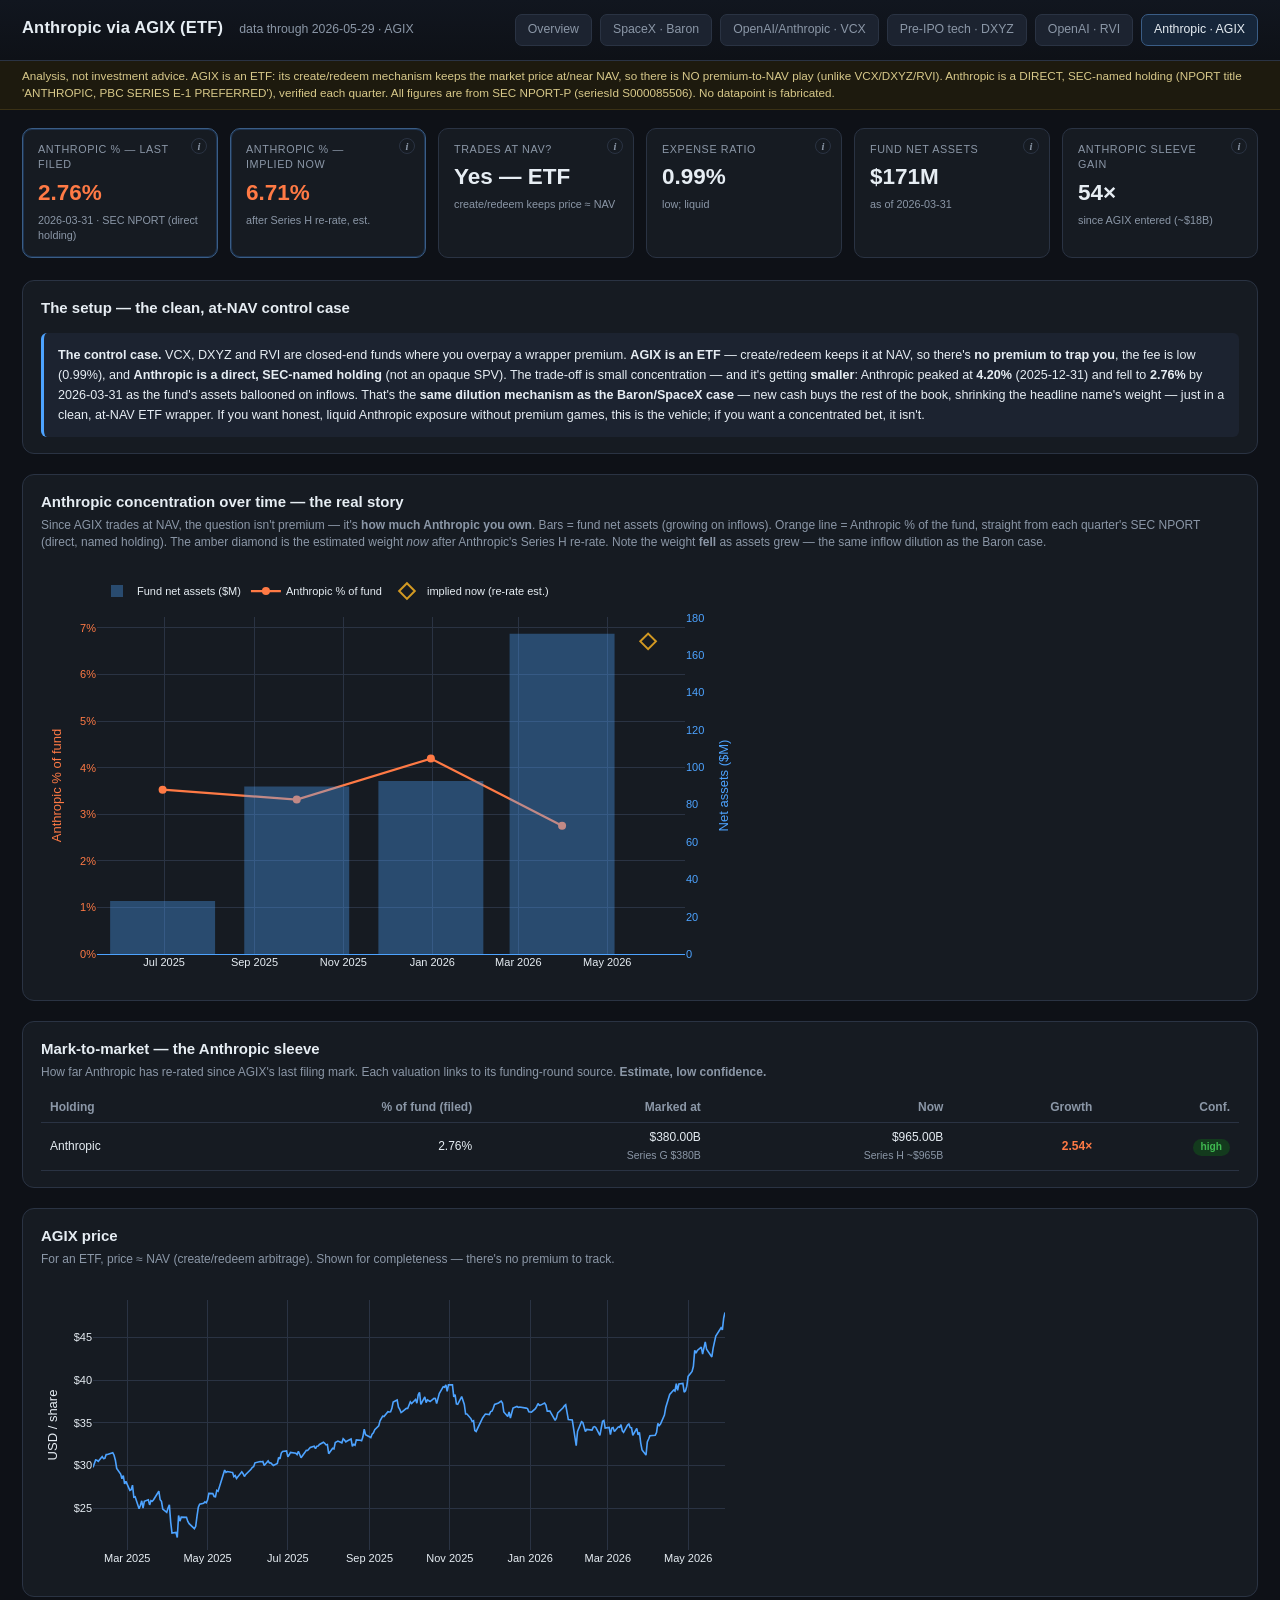
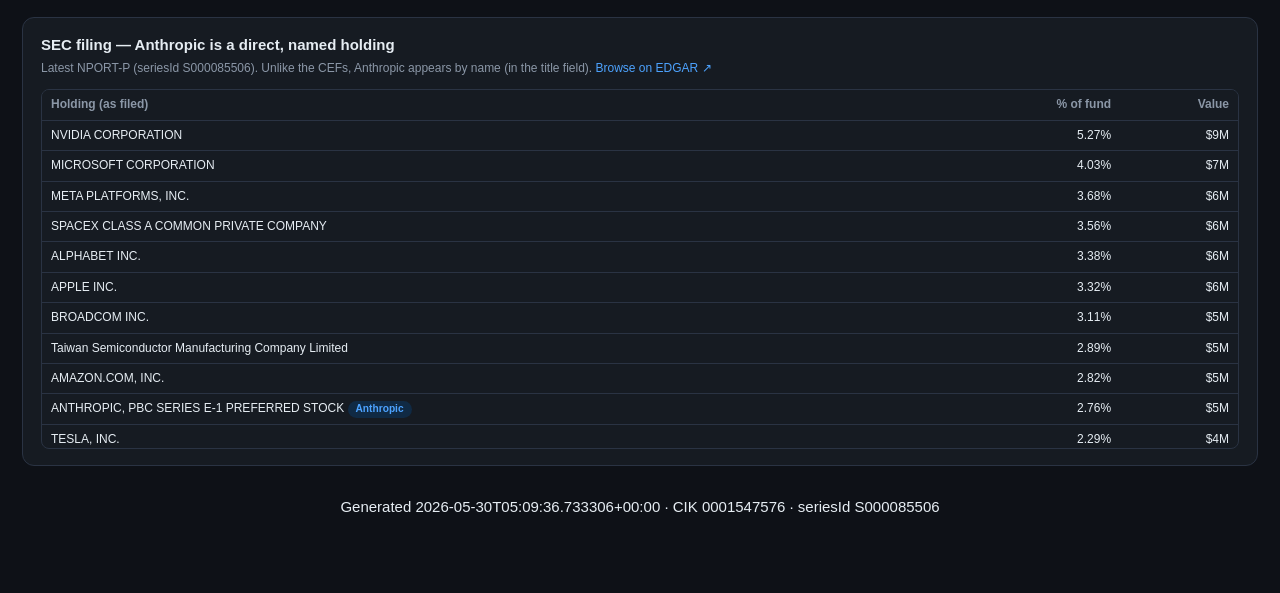
==== dashboard/agix.html @ 97d9814a "Add cross-vehicle research-memo overview page + valuation model The synthesis layer the project was " ====
<!DOCTYPE html>
<html lang="en">
<head>
  <meta charset="utf-8" />
  <meta name="viewport" content="width=device-width, initial-scale=1" />
  <title>Special Situations — Anthropic via AGIX</title>
  <link rel="stylesheet" href="styles.css" />
  <script src="https://cdn.plot.ly/plotly-2.35.2.min.js" charset="utf-8"></script>
</head>
<body>
  <header class="topbar">
    <h1 id="sit-title">Special Situations</h1>
    <span class="sub" id="sit-subtitle"></span>
    <nav class="sitnav">
      
      <a href="overview.html">Overview</a><a href="index.html">SpaceX · Baron</a>
      <a href="vcx.html">OpenAI/Anthropic · VCX</a>
      <a href="dxyz.html">Pre-IPO tech · DXYZ</a>
      <a href="rvi.html">OpenAI · RVI</a>
      <a href="agix.html" class="active">Anthropic · AGIX</a>
    </nav>
  </header>
  <div class="disclaimer" id="disclaimer"></div>

  <main>
    <div id="loading" class="loading">Loading situation data…</div>
    <div id="error" class="error" style="display:none"></div>

    <div id="content" style="display:none">
      <div class="kpis" id="kpis"></div>

      <section class="card" id="thesis">
        <h2>The setup — the clean, at-NAV control case</h2>
        <div id="thesis-body"></div>
      </section>

      <section class="card">
        <h2>Anthropic concentration over time — the real story</h2>
        <p class="desc">
          Since AGIX trades at NAV, the question isn't premium — it's <b>how much Anthropic you own</b>.
          Bars = fund net assets (growing on inflows). Orange line = Anthropic % of the fund, straight from
          each quarter's SEC NPORT (direct, named holding). The amber diamond is the estimated weight
          <em>now</em> after Anthropic's Series H re-rate. Note the weight <b>fell</b> as assets grew — the
          same inflow dilution as the Baron case.
        </p>
        <div id="chart-conc" class="chart" style="height:420px"></div>
      </section>

      <section class="card" id="holding-marks-card">
        <h2>Mark-to-market — the Anthropic sleeve</h2>
        <p class="desc">How far Anthropic has re-rated since AGIX's last filing mark. Each valuation links to its funding-round source. <b>Estimate, low confidence.</b></p>
        <div id="holding-marks"></div>
      </section>

      <section class="card">
        <h2>AGIX price</h2>
        <p class="desc">For an ETF, price ≈ NAV (create/redeem arbitrage). Shown for completeness — there's no premium to track.</p>
        <div id="chart-price" class="chart" style="height:300px"></div>
      </section>

      <section class="card">
        <h2>SEC filing — Anthropic is a direct, named holding</h2>
        <p class="desc">Latest NPORT-P (seriesId S000085506). Unlike the CEFs, Anthropic appears by name (in the title field). <a id="edgar-link" target="_blank" rel="noopener">Browse on EDGAR ↗</a></p>
        <div class="scroll-y"><table class="data" id="nport-table">
          <thead><tr><th>Holding (as filed)</th><th>% of fund</th><th>Value</th></tr></thead><tbody></tbody>
        </table></div>
      </section>

      <p class="desc" id="footer-meta" style="text-align:center;margin-top:30px"></p>
    </div>
  </main>

  <script src="agix_app.js"></script>
</body>
</html>
---- dashboard/styles.css ----
:root {
  --bg: #0e1117;
  --panel: #161b22;
  --panel-2: #1c2330;
  --border: #2a3343;
  --text: #e6edf3;
  --muted: #8b97a7;
  --accent: #4da3ff;
  --spacex: #ff7a45;
  --good: #3fb950;
  --warn: #d29922;
  --bad: #f85149;
  --low: #6e7681;
  font-size: 15px;
}

* { box-sizing: border-box; }

body {
  margin: 0;
  background: var(--bg);
  color: var(--text);
  font-family: -apple-system, "Segoe UI", Roboto, Helvetica, Arial, sans-serif;
  line-height: 1.45;
}

header.topbar {
  display: flex; align-items: baseline; gap: 16px; flex-wrap: wrap;
  padding: 14px 22px; border-bottom: 1px solid var(--border);
  background: linear-gradient(180deg, #11161f, #0e1117);
  position: sticky; top: 0; z-index: 20;
}
header.topbar h1 { font-size: 1.1rem; margin: 0; font-weight: 650; letter-spacing: .2px; }
header.topbar .sub { color: var(--muted); font-size: .82rem; }
header.topbar select {
  margin-left: auto; background: var(--panel-2); color: var(--text);
  border: 1px solid var(--border); border-radius: 7px; padding: 6px 10px; font-size: .85rem;
}
header.topbar .sitnav { margin-left: auto; display: flex; gap: 8px; }
header.topbar .sitnav a {
  background: var(--panel-2); border: 1px solid var(--border); border-radius: 7px;
  padding: 6px 12px; font-size: .82rem; color: var(--muted); white-space: nowrap;
}
header.topbar .sitnav a:hover { border-color: var(--accent); text-decoration: none; }
header.topbar .sitnav a.active { color: var(--text); border-color: #3a5d86; background: #16263a; }

.disclaimer {
  background: #1d1a0e; border-bottom: 1px solid #3a3115; color: #d8c98a;
  font-size: .78rem; padding: 7px 22px;
}

main { padding: 18px 22px 60px; max-width: 1500px; margin: 0 auto; }

/* KPI cards */
.kpis { display: grid; grid-template-columns: repeat(auto-fit, minmax(190px,1fr)); gap: 12px; margin-bottom: 22px; }
.kpi {
  background: var(--panel); border: 1px solid var(--border); border-radius: 10px;
  padding: 13px 15px; position: relative; overflow: visible;
}
.kpi:hover { z-index: 60; }
.kpi .label { color: var(--muted); font-size: .72rem; text-transform: uppercase; letter-spacing: .6px; padding-right: 20px; }
.kpi .value { font-size: 1.5rem; font-weight: 680; margin-top: 4px; }
.kpi .value.spx { color: var(--spacex); }
.kpi .value.small { font-size: 1.15rem; }
.kpi .note { color: var(--muted); font-size: .72rem; margin-top: 3px; }
.kpi.hl { border-color: #3a5d86; box-shadow: inset 0 0 0 1px #1d3350; }

/* info badge + derivation tooltip */
.kpi .info {
  position: absolute; top: 9px; right: 10px; width: 16px; height: 16px;
  border-radius: 50%; border: 1px solid var(--border); color: var(--muted);
  font: italic 700 .7rem/15px Georgia, serif; text-align: center; cursor: help; user-select: none;
}
.kpi .info:hover { color: var(--accent); border-color: var(--accent); }
.kpi .tip {
  display: none; position: absolute; top: 22px; right: 0; width: 280px;
  max-width: calc(100vw - 32px); background: #0b0e14; border: 1px solid var(--border);
  border-radius: 8px; padding: 11px 13px; font: 400 .76rem/1.55 -apple-system, "Segoe UI", sans-serif;
  color: var(--text); text-transform: none; letter-spacing: 0; z-index: 70;
  box-shadow: 0 10px 28px rgba(0,0,0,.55); white-space: normal;
}
.kpi .info:hover .tip { display: block; }
.kpi .tip b { color: var(--accent); }
.kpi .tip .conf { display: inline-block; margin-top: 6px; color: var(--muted); font-size: .72rem; }
.kpi .src { margin-top: 9px; display: flex; gap: 4px 10px; flex-wrap: wrap; font-size: .7rem; }
.kpi .src a { color: var(--muted); white-space: nowrap; }
.kpi .src a:hover { color: var(--accent); }

section.card {
  background: var(--panel); border: 1px solid var(--border); border-radius: 12px;
  padding: 16px 18px; margin-bottom: 20px;
}
section.card h2 { margin: 0 0 4px; font-size: 1rem; font-weight: 640; }
section.card .desc { color: var(--muted); font-size: .8rem; margin: 0 0 12px; }

.grid-2 { display: grid; grid-template-columns: 1fr 1fr; gap: 20px; }
@media (max-width: 1000px) { .grid-2 { grid-template-columns: 1fr; } }

.chart { width: 100%; }

/* scenario panel */
.scenario-grid { display: grid; grid-template-columns: 320px 1fr; gap: 22px; }
@media (max-width: 900px) { .scenario-grid { grid-template-columns: 1fr; } }
.controls label { display: block; font-size: .8rem; color: var(--muted); margin: 14px 0 4px; }
.controls input[type=range] { width: 100%; accent-color: var(--accent); }
.controls .rowval { display: flex; justify-content: space-between; font-size: .85rem; }
.controls .rowval b { color: var(--text); font-variant-numeric: tabular-nums; }
.btn-row { display: flex; gap: 8px; margin-top: 10px; flex-wrap: wrap; }
.btn-row button {
  background: var(--panel-2); color: var(--text); border: 1px solid var(--border);
  border-radius: 7px; padding: 5px 11px; font-size: .8rem; cursor: pointer;
}
.btn-row button:hover { border-color: var(--accent); }

.scenario-out { display: grid; grid-template-columns: repeat(auto-fit,minmax(150px,1fr)); gap: 12px; align-content: start; }
.scenario-out .kpi .value { font-size: 1.3rem; }

/* tables */
table.data { width: 100%; border-collapse: collapse; font-size: .8rem; font-variant-numeric: tabular-nums; }
table.data th, table.data td { padding: 6px 9px; text-align: right; border-bottom: 1px solid var(--border); white-space: nowrap; }
table.data th { color: var(--muted); font-weight: 600; text-align: right; position: sticky; top: 0; background: var(--panel); }
table.data td:first-child, table.data th:first-child { text-align: left; }
table.data tr:hover td { background: var(--panel-2); }
.scroll-y { max-height: 360px; overflow: auto; border: 1px solid var(--border); border-radius: 8px; }

.pill { display: inline-block; padding: 1px 8px; border-radius: 999px; font-size: .68rem; font-weight: 600; }
.pill.high { background: #133a1d; color: var(--good); }
.pill.med  { background: #3a3115; color: var(--warn); }
.pill.low  { background: #2a2f38; color: var(--low); }
.pill.measured { background: #102a44; color: var(--accent); }

a { color: var(--accent); text-decoration: none; }
a:hover { text-decoration: underline; }

/* mark explainer timeline */
#mark-explainer { border-color: #3a5d86; }
.chain-step { display: grid; grid-template-columns: 96px 1fr; gap: 14px; padding: 10px 0; border-bottom: 1px solid var(--border); }
.chain-step:last-of-type { border-bottom: none; }
.chain-step.hot { background: rgba(255,122,69,0.06); border-radius: 8px; padding: 12px; margin: 2px 0; }
.chain-step.fwd { opacity: 0.72; }
.chain-step.fwd .chain-val { border: 1px dashed var(--warn); color: var(--warn); }
.chain-date { color: var(--muted); font-size: .78rem; font-variant-numeric: tabular-nums; padding-top: 2px; }
.chain-head { display: flex; justify-content: space-between; align-items: baseline; gap: 12px; flex-wrap: wrap; }
.chain-title { font-weight: 600; font-size: .9rem; }
.chain-val { font-weight: 680; font-size: 1rem; white-space: nowrap; padding: 1px 8px; border-radius: 6px; background: var(--panel-2); }
.chain-val.spx { color: var(--spacex); }
.chain-note { color: var(--muted); font-size: .8rem; margin-top: 4px; line-height: 1.5; }
.chain-src { margin-top: 5px; font-size: .76rem; }
.mark-callout { margin-top: 14px; padding: 12px 14px; background: var(--panel-2); border-left: 3px solid var(--spacex); border-radius: 6px; font-size: .84rem; line-height: 1.6; }
.mark-callout .conf { display:block; margin-top:6px; color:var(--muted); font-size:.76rem; }
/* assumptions card */
#weight-assumptions { border-color: #3a5d86; }
.chain-step.asm { grid-template-columns: 92px 1fr; }
.badge { display:inline-block; padding:2px 7px; border-radius:5px; font-size:.64rem; font-weight:700; letter-spacing:.4px; }
.badge.measured { background:#102a44; color:var(--accent); }
.badge.sourced  { background:#133a1d; color:var(--good); }
.badge.assumed  { background:#3a3115; color:var(--warn); }
.badge.note     { background:#2a2f38; color:var(--muted); }
td.spxcell { color: var(--spacex); font-weight: 600; }
.sub2 { color: var(--muted); font-size: .7rem; }
.gaps { font-size: .82rem; }
.gaps h1, .gaps h2, .gaps h3 { color: var(--text); }
.gaps h1 { font-size: 1.05rem; } .gaps h2 { font-size: .95rem; margin-top: 16px; } .gaps h3 { font-size: .85rem; }
.gaps code { background: var(--panel-2); padding: 1px 5px; border-radius: 4px; font-size: .9em; }
.gaps ul { padding-left: 18px; }

.loading { padding: 60px; text-align: center; color: var(--muted); }
.error { padding: 20px; color: var(--bad); background: #2a1515; border: 1px solid #5a2020; border-radius: 8px; }

/* ===== overview research-memo page ===== */
.sumrow { display:grid; grid-template-columns:repeat(5,1fr); gap:12px; margin-bottom:20px; }
@media (max-width:900px){ .sumrow{ grid-template-columns:repeat(2,1fr);} }
.sumtile { display:block; background:var(--panel); border:1px solid var(--border); border-top:3px solid var(--accent);
  border-radius:10px; padding:12px 14px; color:var(--text); }
.sumtile:hover { text-decoration:none; border-color:var(--accent); }
.sumlabel { color:var(--muted); font-size:.7rem; text-transform:uppercase; letter-spacing:.5px; }
.sumticker { font-size:1.5rem; font-weight:700; margin:3px 0; }
.sumsub { color:var(--muted); font-size:.74rem; line-height:1.4; }
.scroll-x { overflow-x:auto; }
table.cmp th, table.cmp td { text-align:center; vertical-align:top; }
table.cmp td:first-child, table.cmp th:first-child,
table.cmp td.risk, table.cmp th:nth-child(9) { text-align:left; }
table.cmp td.risk { max-width:240px; white-space:normal; color:var(--muted); font-size:.76rem; }
.dim { color:var(--muted); font-size:.72rem; font-weight:400; }
.verdict { display:inline-block; padding:2px 8px; border-radius:5px; font-size:.7rem; font-weight:700; letter-spacing:.4px; }
.cardgrid { display:grid; grid-template-columns:repeat(auto-fill,minmax(330px,1fr)); gap:14px; }
.vcard { background:var(--panel-2); border:1px solid var(--border); border-left:4px solid var(--accent);
  border-radius:10px; padding:13px 15px; }
.vhead { display:flex; justify-content:space-between; align-items:center; gap:8px; }
.vmeta { color:var(--muted); font-size:.74rem; margin:5px 0; }
.vlt { font-size:.82rem; margin:5px 0 10px; }
.scrow { display:grid; grid-template-columns:repeat(3,1fr); gap:8px; margin-bottom:10px; }
.sc { background:var(--bg); border:1px solid var(--border); border-radius:7px; padding:6px; text-align:center; }
.sclab { color:var(--muted); font-size:.66rem; text-transform:uppercase; }
.scval { font-size:1.1rem; font-weight:700; }
.vrow { font-size:.8rem; margin:4px 0; line-height:1.45; }
.vrow .up { color:var(--good); font-weight:600; } .vrow .dn { color:var(--bad); font-weight:600; }
.vwarn { font-size:.72rem; color:var(--warn); margin-top:8px; line-height:1.4; }
.ccard { background:var(--panel-2); border:1px solid var(--border); border-radius:10px; padding:13px 15px; }
.chead { font-size:1rem; margin-bottom:8px; }
.crange { font-size:.82rem; }
.crange .bar { position:relative; display:inline-block; width:90px; height:4px; background:linear-gradient(90deg,var(--bad),var(--warn),var(--good));
  border-radius:2px; margin:0 6px; vertical-align:middle; }
.crange .dot { position:absolute; top:-3px; width:10px; height:10px; border-radius:50%; background:#fff; border:2px solid var(--bg); transform:translateX(-50%); }
.cbase { margin-top:5px; font-size:.8rem; }
.crum { font-size:.76rem; margin:8px 0 4px; }
.cnote { font-size:.76rem; color:var(--muted); line-height:1.45; }
.cvia { font-size:.78rem; margin-top:8px; }
.viatag { margin-right:8px; white-space:nowrap; }
.memo { font-size:.9rem; line-height:1.65; }
.memo p { margin:0 0 12px; }
#memo-card { border-color:#3a5d86; }
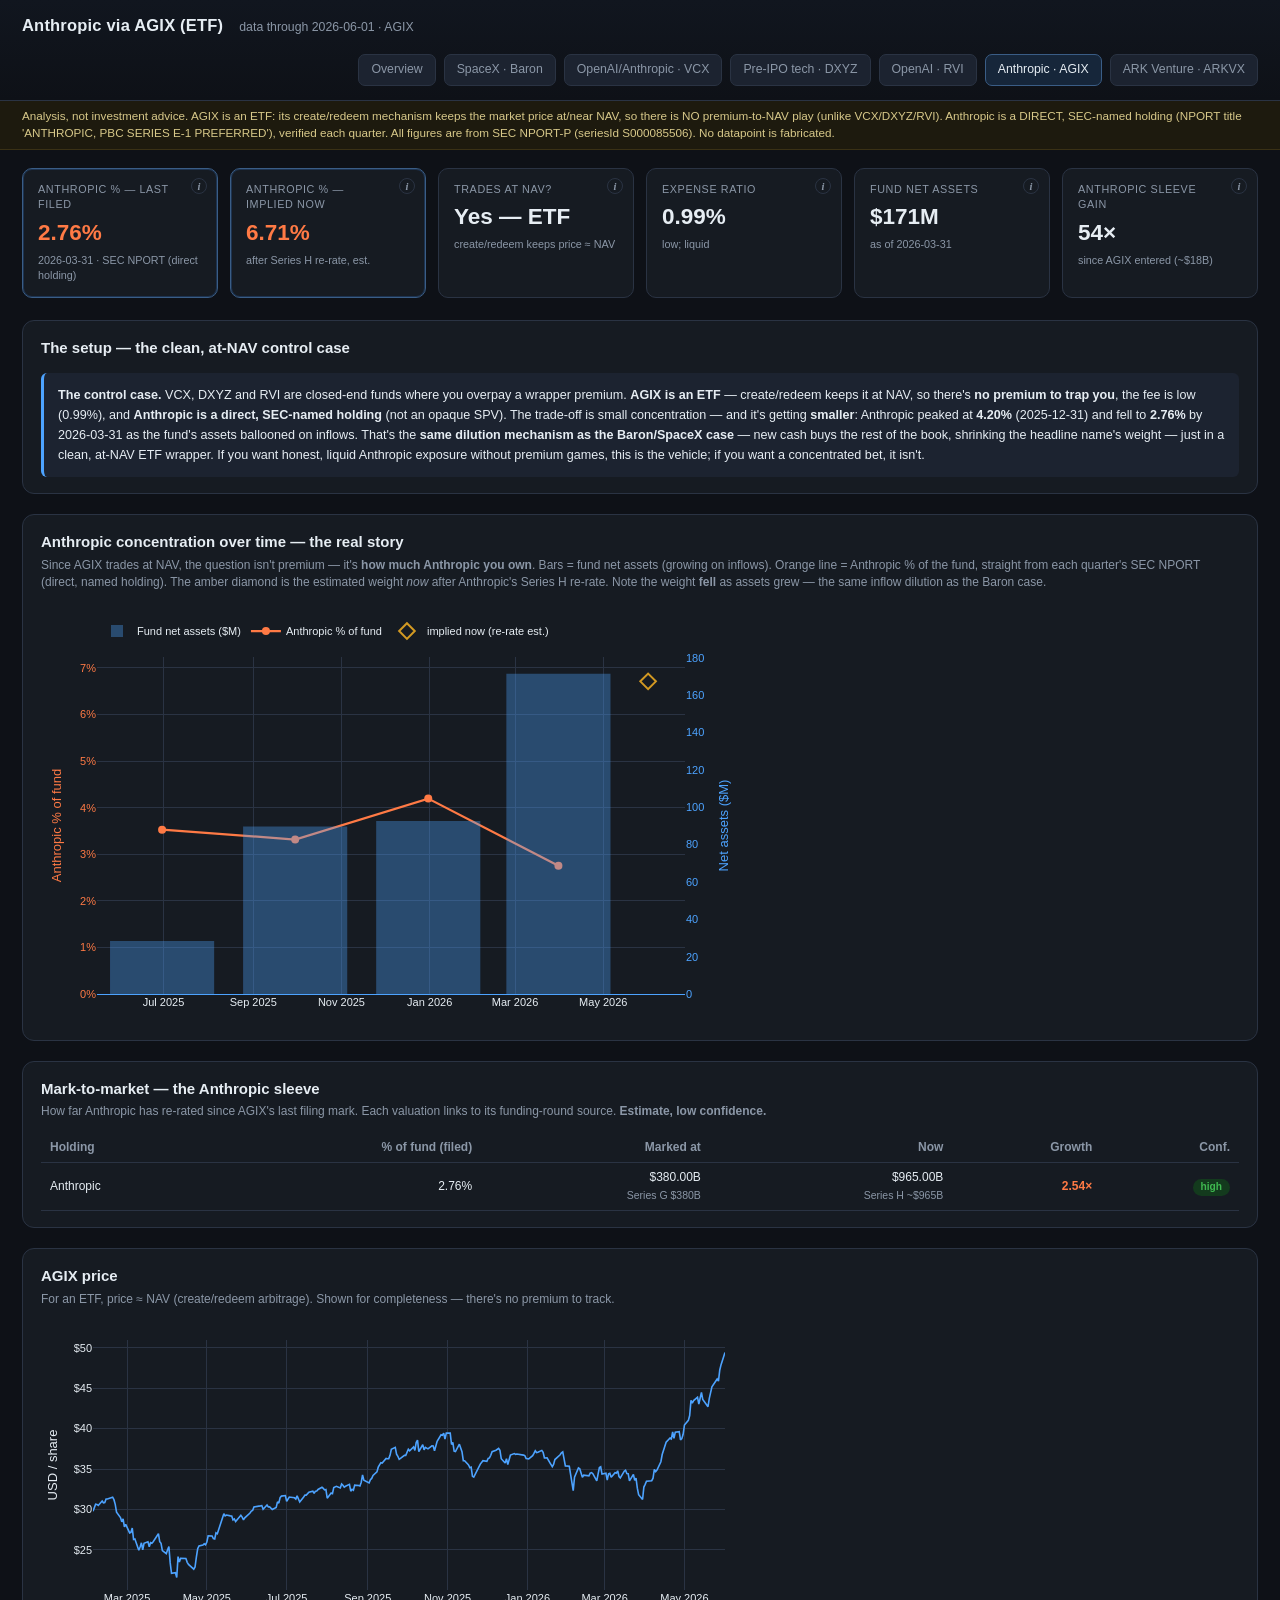
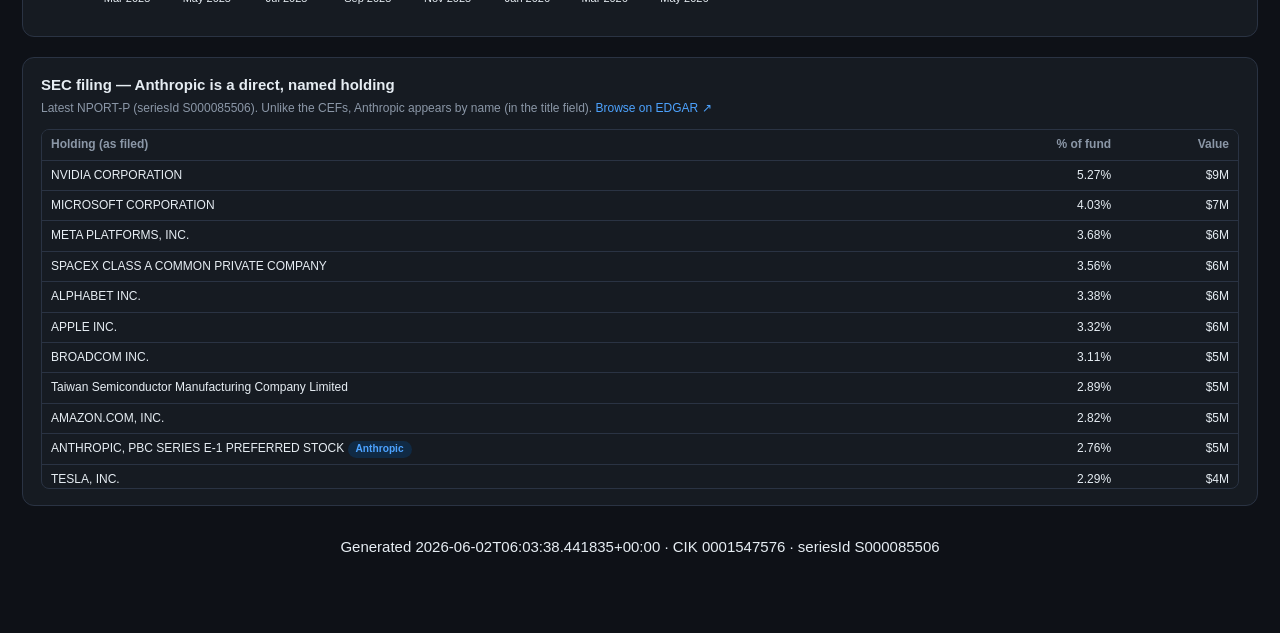
==== commit e3235775: "Add ARKVX (ARK Venture Fund) — interval-fund structure, SEC-named SpaceX basket New situation arkvx_" ====
--- a/dashboard/agix.html
+++ b/dashboard/agix.html
@@ -12,12 +12,13 @@
     <h1 id="sit-title">Special Situations</h1>
     <span class="sub" id="sit-subtitle"></span>
     <nav class="sitnav">
-      
-      <a href="overview.html">Overview</a><a href="index.html">SpaceX · Baron</a>
+      <a href="overview.html">Overview</a>
+      <a href="index.html">SpaceX · Baron</a>
       <a href="vcx.html">OpenAI/Anthropic · VCX</a>
       <a href="dxyz.html">Pre-IPO tech · DXYZ</a>
       <a href="rvi.html">OpenAI · RVI</a>
       <a href="agix.html" class="active">Anthropic · AGIX</a>
+      <a href="arkvx.html">ARK Venture · ARKVX</a>
     </nav>
   </header>
   <div class="disclaimer" id="disclaimer"></div>
--- a/dashboard/styles.css
+++ b/dashboard/styles.css
@@ -210,3 +210,7 @@
 .memo { font-size:.9rem; line-height:1.65; }
 .memo p { margin:0 0 12px; }
 #memo-card { border-color:#3a5d86; }
+
+/* arkvx scenario tiles */
+.scrow3 { display:grid; grid-template-columns:repeat(3,1fr); gap:12px; }
+.scrow3 .sc { background:var(--panel-2); border:1px solid var(--border); border-radius:8px; padding:10px 12px; text-align:center; }
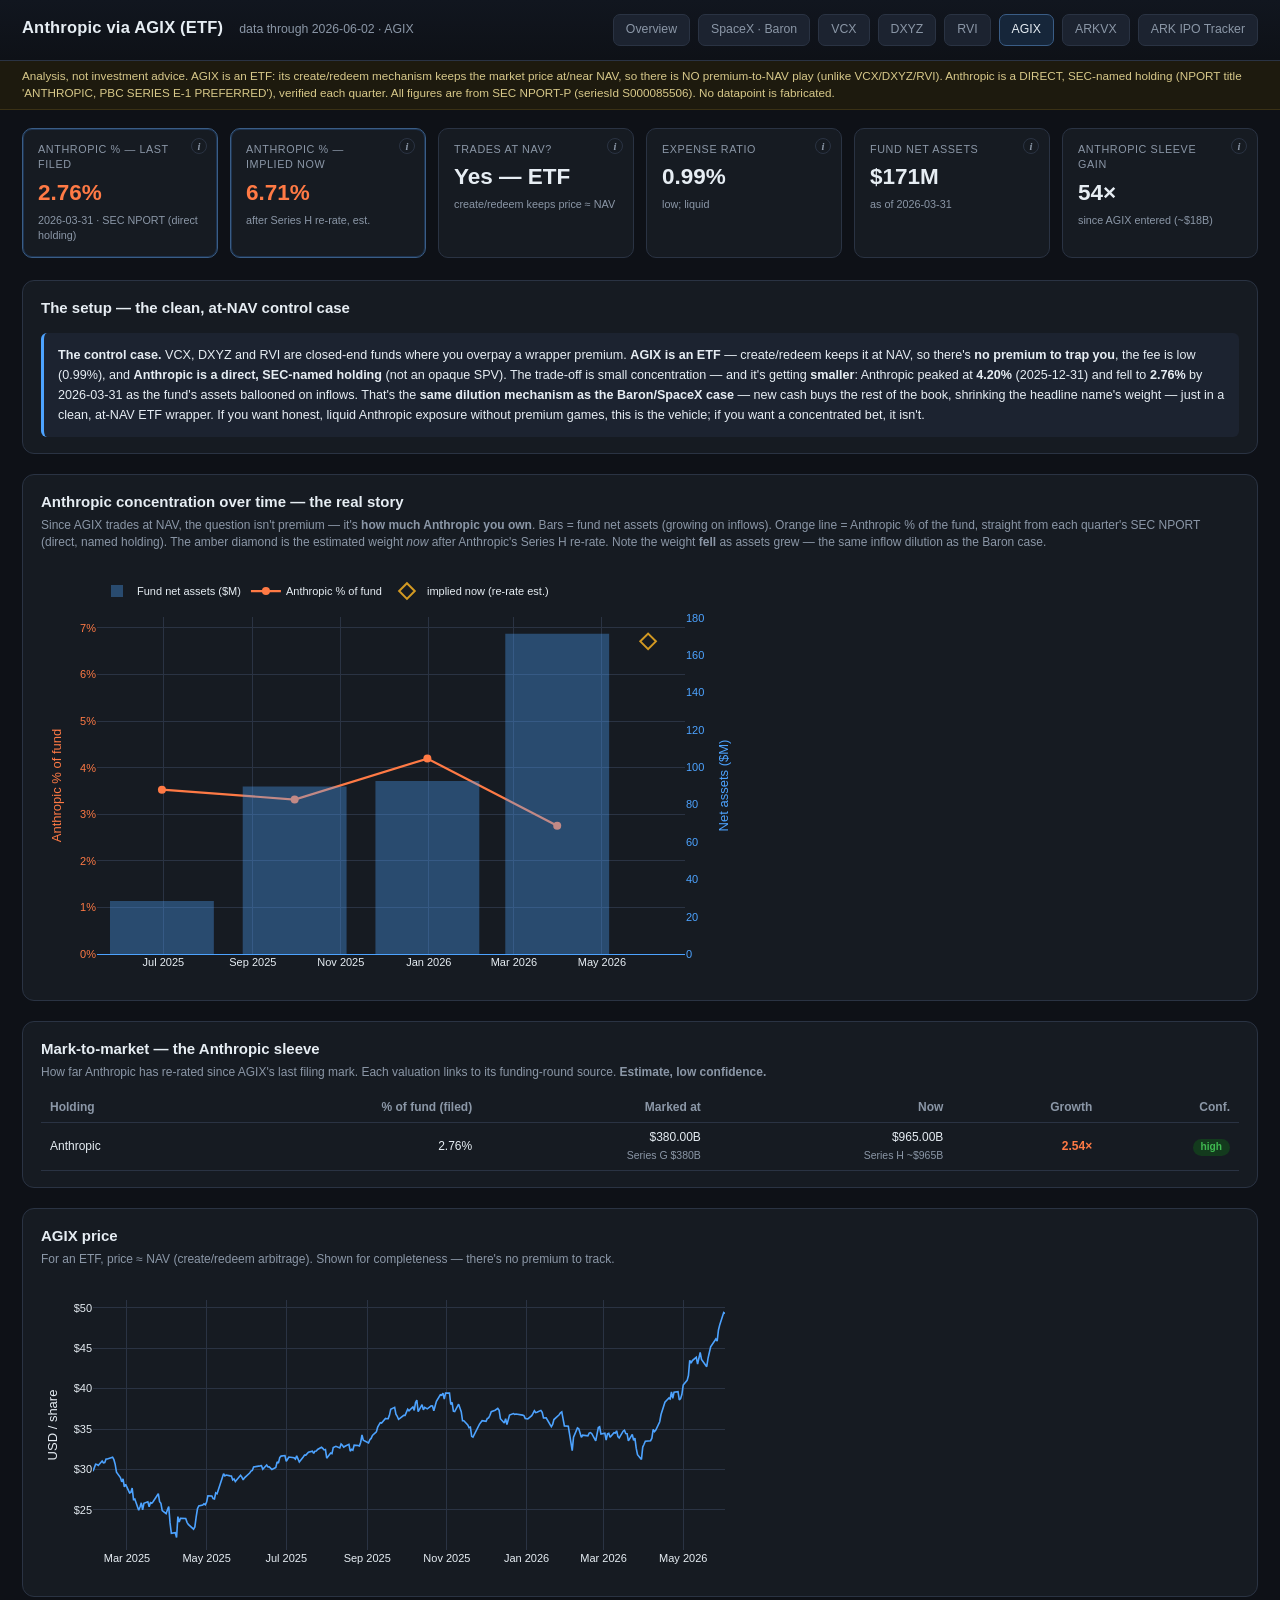
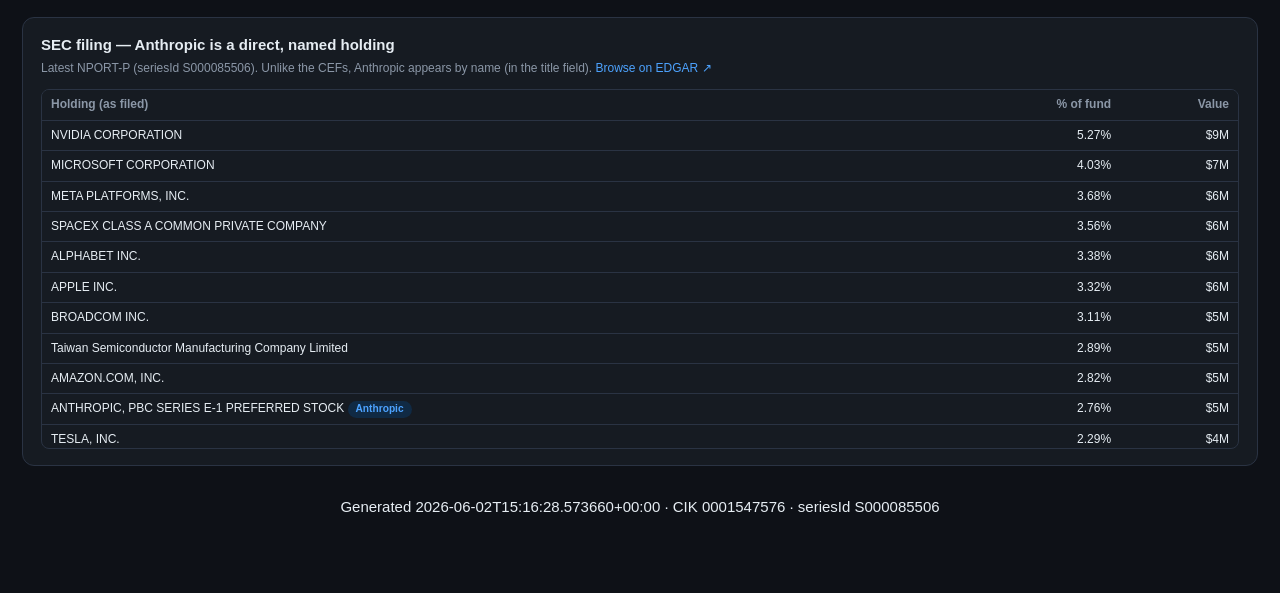
==== commit f4e9f72d: "Add ARK / SpaceX-IPO Tracker module (probability + allocation model) A new module type: estimates AR" ====
--- a/dashboard/agix.html
+++ b/dashboard/agix.html
@@ -14,11 +14,12 @@
     <nav class="sitnav">
       <a href="overview.html">Overview</a>
       <a href="index.html">SpaceX · Baron</a>
-      <a href="vcx.html">OpenAI/Anthropic · VCX</a>
-      <a href="dxyz.html">Pre-IPO tech · DXYZ</a>
-      <a href="rvi.html">OpenAI · RVI</a>
-      <a href="agix.html" class="active">Anthropic · AGIX</a>
-      <a href="arkvx.html">ARK Venture · ARKVX</a>
+      <a href="vcx.html">VCX</a>
+      <a href="dxyz.html">DXYZ</a>
+      <a href="rvi.html">RVI</a>
+      <a href="agix.html" class="active">AGIX</a>
+      <a href="arkvx.html">ARKVX</a>
+      <a href="ark.html">ARK IPO Tracker</a>
     </nav>
   </header>
   <div class="disclaimer" id="disclaimer"></div>
--- a/dashboard/styles.css
+++ b/dashboard/styles.css
@@ -214,3 +214,22 @@
 /* arkvx scenario tiles */
 .scrow3 { display:grid; grid-template-columns:repeat(3,1fr); gap:12px; }
 .scrow3 .sc { background:var(--panel-2); border:1px solid var(--border); border-radius:8px; padding:10px 12px; text-align:center; }
+
+/* ===== ARK IPO tracker ===== */
+.arkrow { display:grid; grid-template-columns:48px 1fr; gap:12px; padding:12px 0; border-bottom:1px solid var(--border); }
+.arkrow:last-child { border-bottom:none; }
+.arkrank { font-size:1.4rem; font-weight:700; color:var(--muted); }
+.arkhead { font-size:1rem; }
+.arkmeta { color:var(--muted); font-size:.78rem; margin:4px 0; }
+.fitbar { height:6px; background:var(--bg); border:1px solid var(--border); border-radius:4px; overflow:hidden; margin:6px 0; }
+.fitbar span { display:block; height:100%; }
+.arkreasons { margin:6px 0 0; padding-left:18px; font-size:.8rem; color:var(--text); }
+.arkreasons li { margin:2px 0; }
+.etftag { font-weight:700; font-size:.78rem; margin-right:4px; }
+.statrow { margin-bottom:10px; }
+.statchip { display:inline-block; background:var(--panel-2); border:1px solid var(--border); border-radius:6px; padding:3px 9px; margin-right:6px; font-size:.82rem; }
+.tlrow { display:grid; grid-template-columns:90px 92px 1fr; gap:10px; padding:8px 0; border-bottom:1px solid var(--border); font-size:.82rem; }
+.tlrow:last-child { border-bottom:none; }
+.tldate { color:var(--muted); font-variant-numeric:tabular-nums; }
+.tlcat { font-weight:700; }
+.tltext { line-height:1.5; }
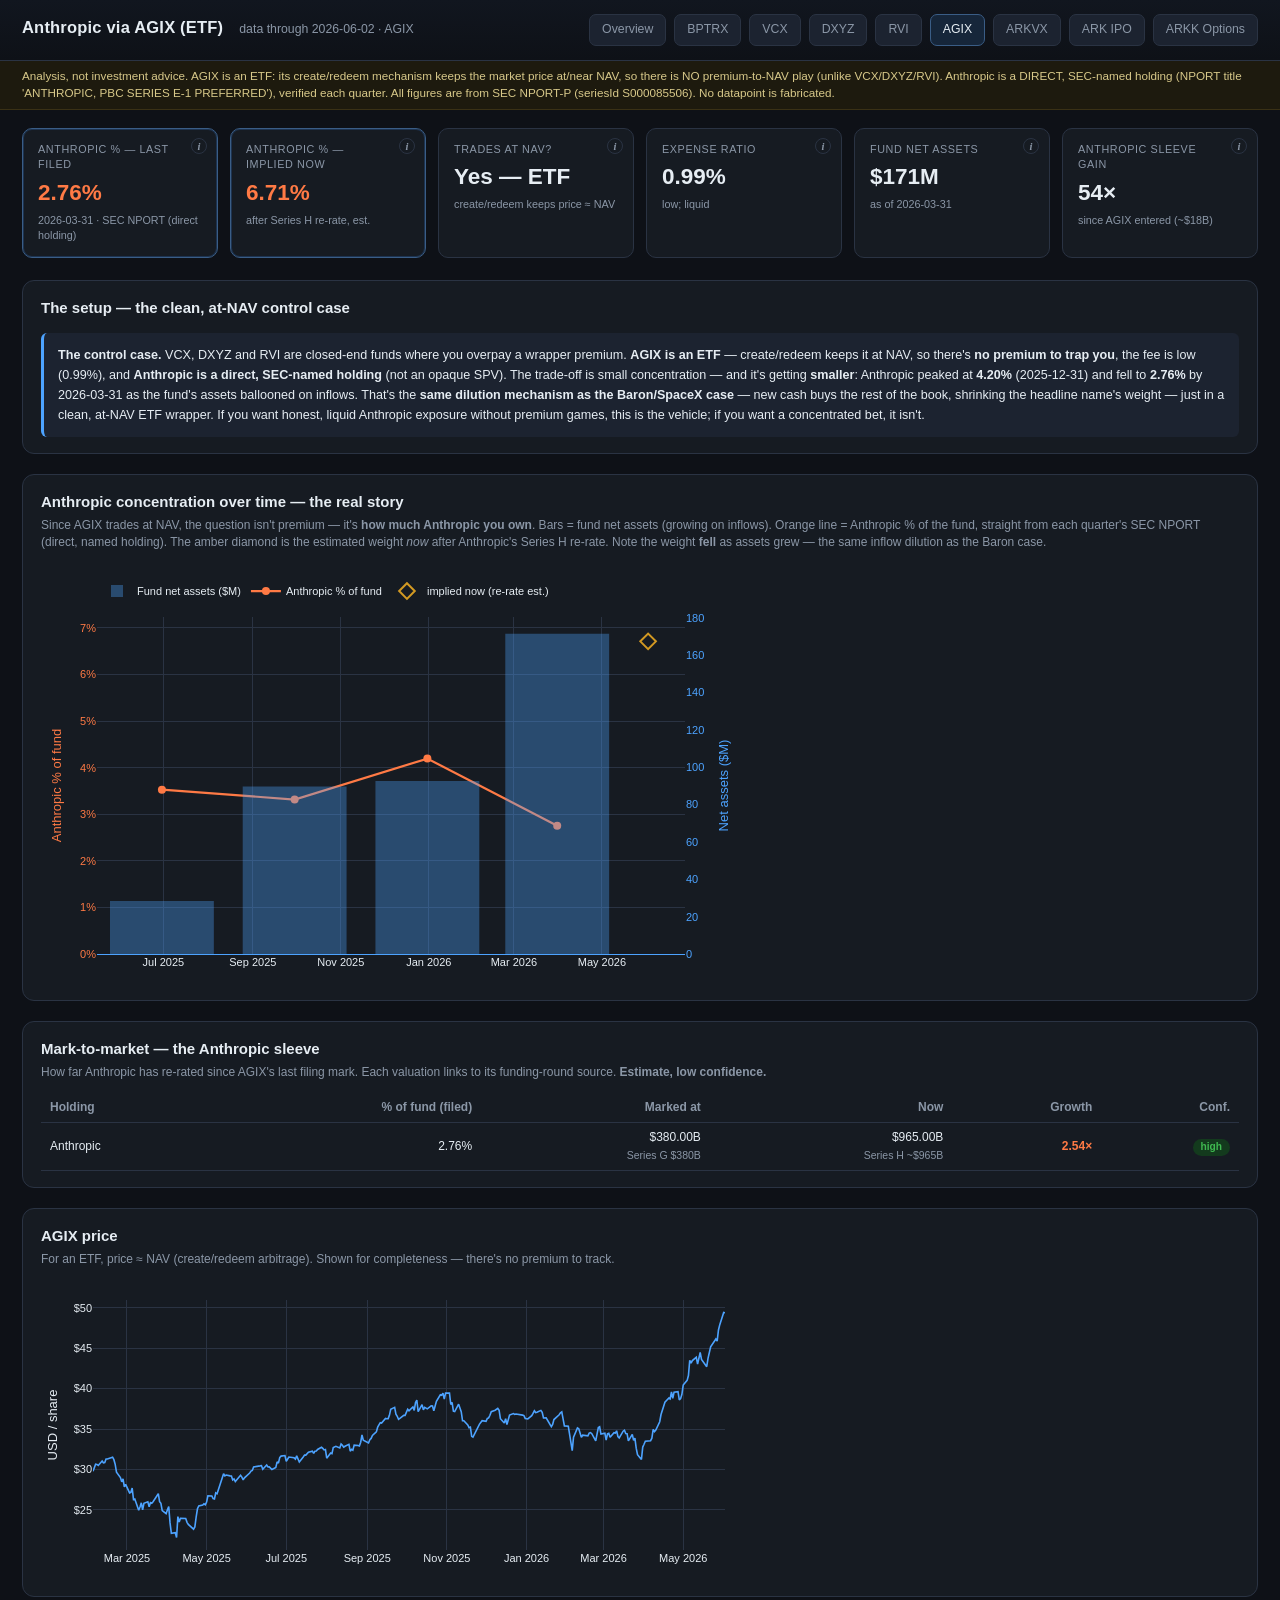
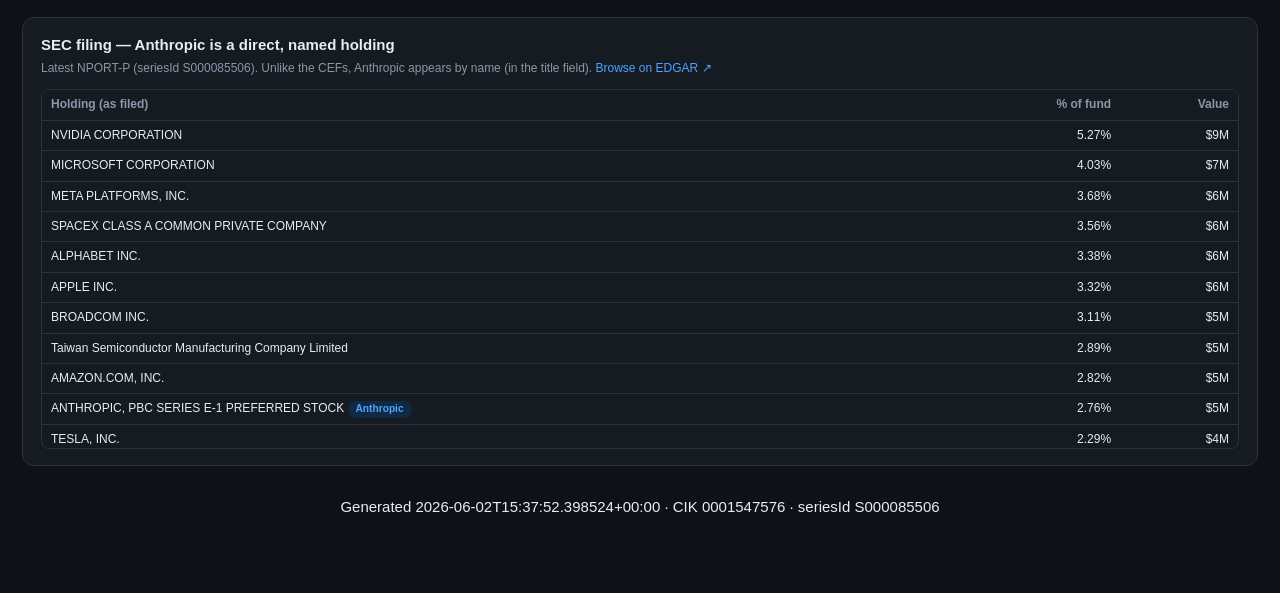
==== commit d8c86486: "Add ARKK options spot×borrow delta-neutral scenario tool (JUN-18-26) A new module: vol/skew scenario" ====
--- a/dashboard/agix.html
+++ b/dashboard/agix.html
@@ -13,13 +13,14 @@
     <span class="sub" id="sit-subtitle"></span>
     <nav class="sitnav">
       <a href="overview.html">Overview</a>
-      <a href="index.html">SpaceX · Baron</a>
+      <a href="index.html">BPTRX</a>
       <a href="vcx.html">VCX</a>
       <a href="dxyz.html">DXYZ</a>
       <a href="rvi.html">RVI</a>
       <a href="agix.html" class="active">AGIX</a>
       <a href="arkvx.html">ARKVX</a>
-      <a href="ark.html">ARK IPO Tracker</a>
+      <a href="ark.html">ARK IPO</a>
+      <a href="arkopt.html">ARKK Options</a>
     </nav>
   </header>
   <div class="disclaimer" id="disclaimer"></div>
--- a/dashboard/styles.css
+++ b/dashboard/styles.css
@@ -233,3 +233,15 @@
 .tldate { color:var(--muted); font-variant-numeric:tabular-nums; }
 .tlcat { font-weight:700; }
 .tltext { line-height:1.5; }
+
+/* ===== ARKK options scenario ===== */
+.calibbox { margin-bottom:14px; }
+.calibrow { display:flex; flex-wrap:wrap; gap:6px 20px; font-size:.84rem; padding:8px 12px;
+  background:var(--panel-2); border:1px solid var(--border); border-radius:8px; }
+.optctl { display:grid; grid-template-columns:300px 1fr; gap:20px; }
+@media (max-width:900px){ .optctl{ grid-template-columns:1fr; } }
+.optctl-left label { display:block; font-size:.8rem; color:var(--muted); margin:0 0 4px; }
+.optctl-left input[type=range] { width:100%; accent-color:var(--spacex); }
+.opttoggles { margin-top:14px; display:flex; flex-direction:column; gap:5px; }
+.optchk { display:flex; align-items:center; gap:7px; font-size:.82rem; cursor:pointer; }
+.optchk .dim { margin-left:auto; }
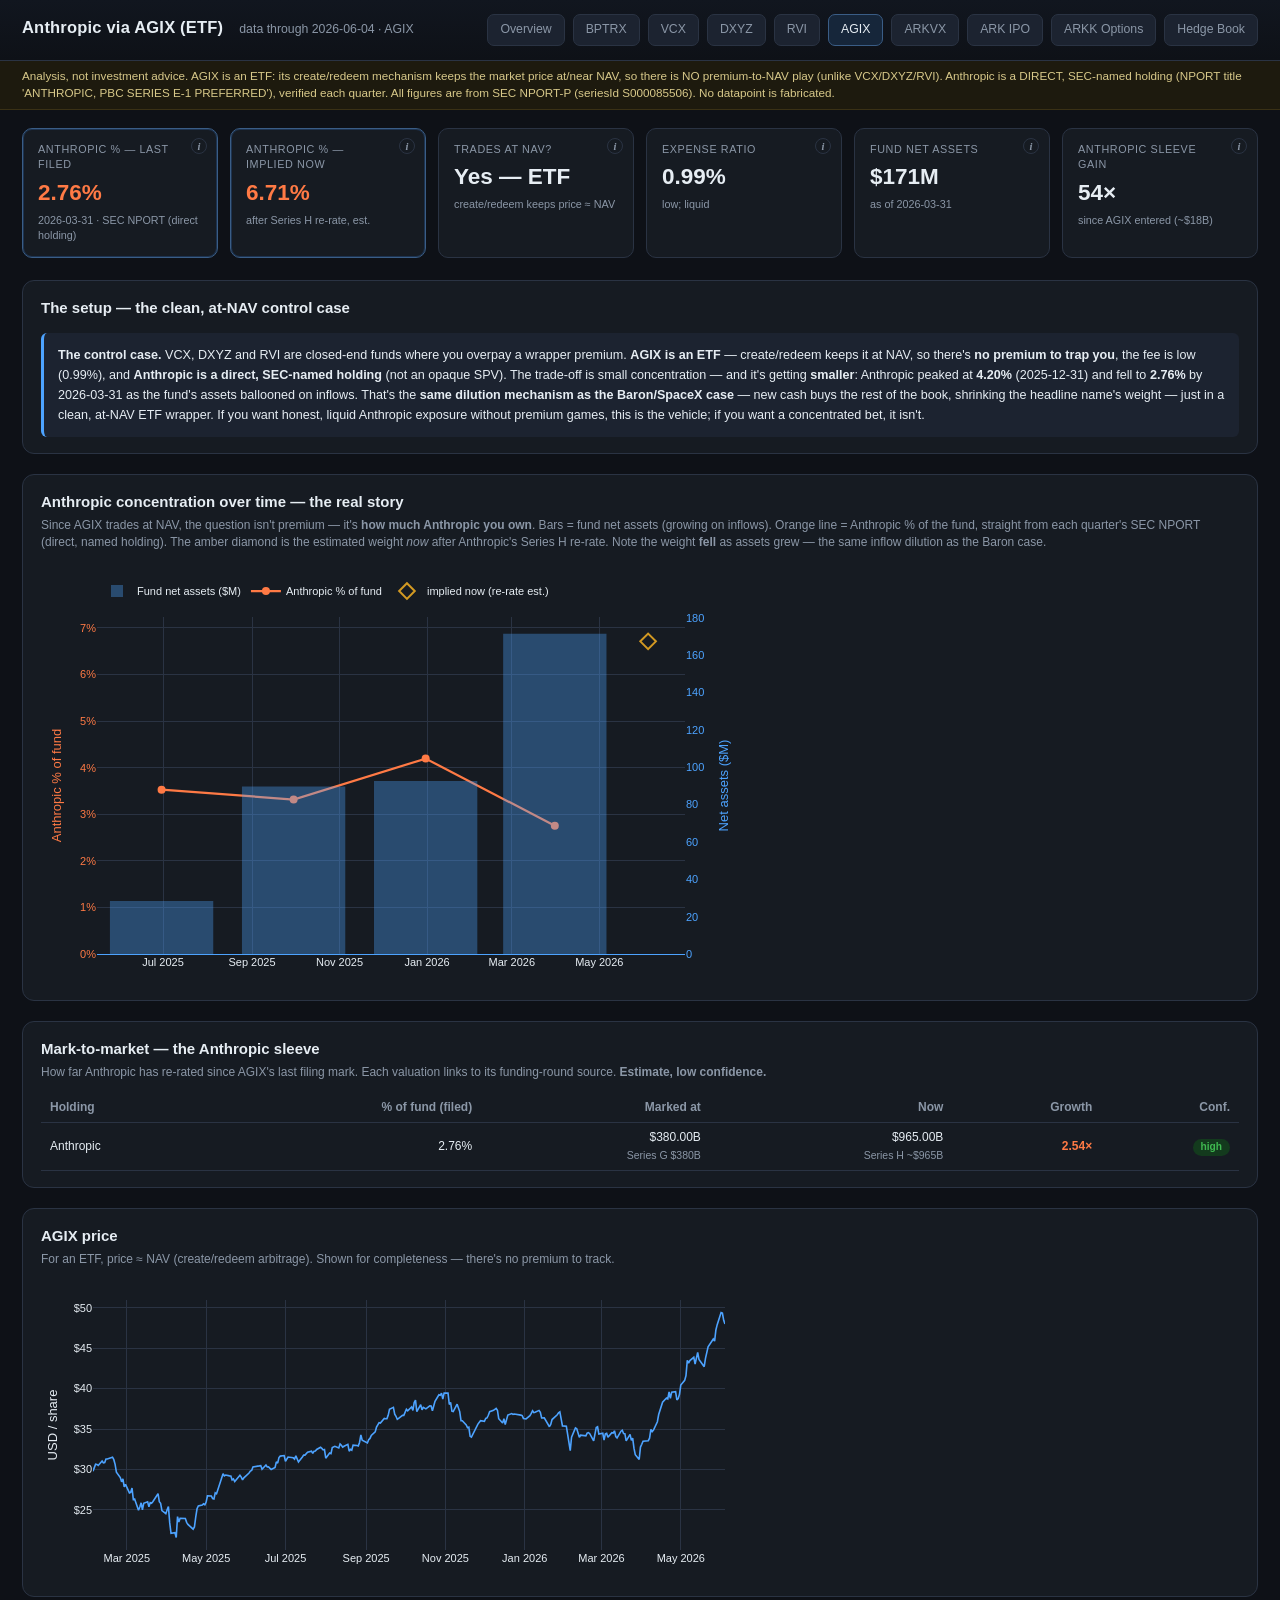
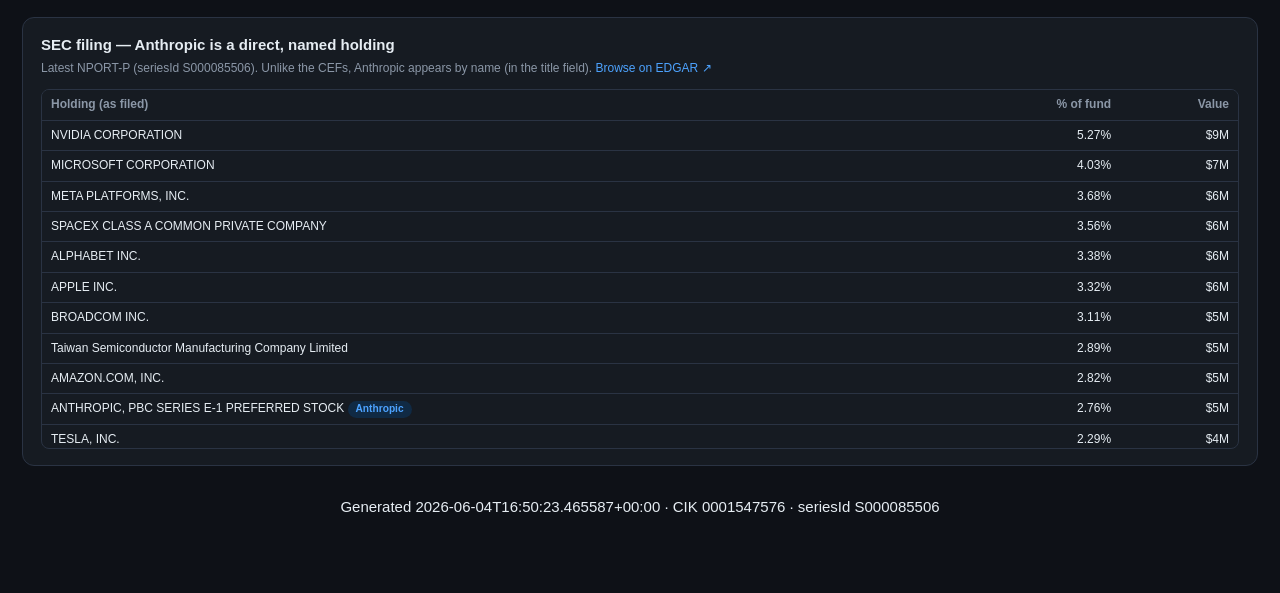
==== commit 6493e064: "Add hedged BPTIX-vs-public-holdings book (isolate SpaceX exposure) Delta-1 book entered 2026-05-20 E" ====
--- a/dashboard/agix.html
+++ b/dashboard/agix.html
@@ -21,6 +21,7 @@
       <a href="arkvx.html">ARKVX</a>
       <a href="ark.html">ARK IPO</a>
       <a href="arkopt.html">ARKK Options</a>
+      <a href="hedge.html">Hedge Book</a>
     </nav>
   </header>
   <div class="disclaimer" id="disclaimer"></div>
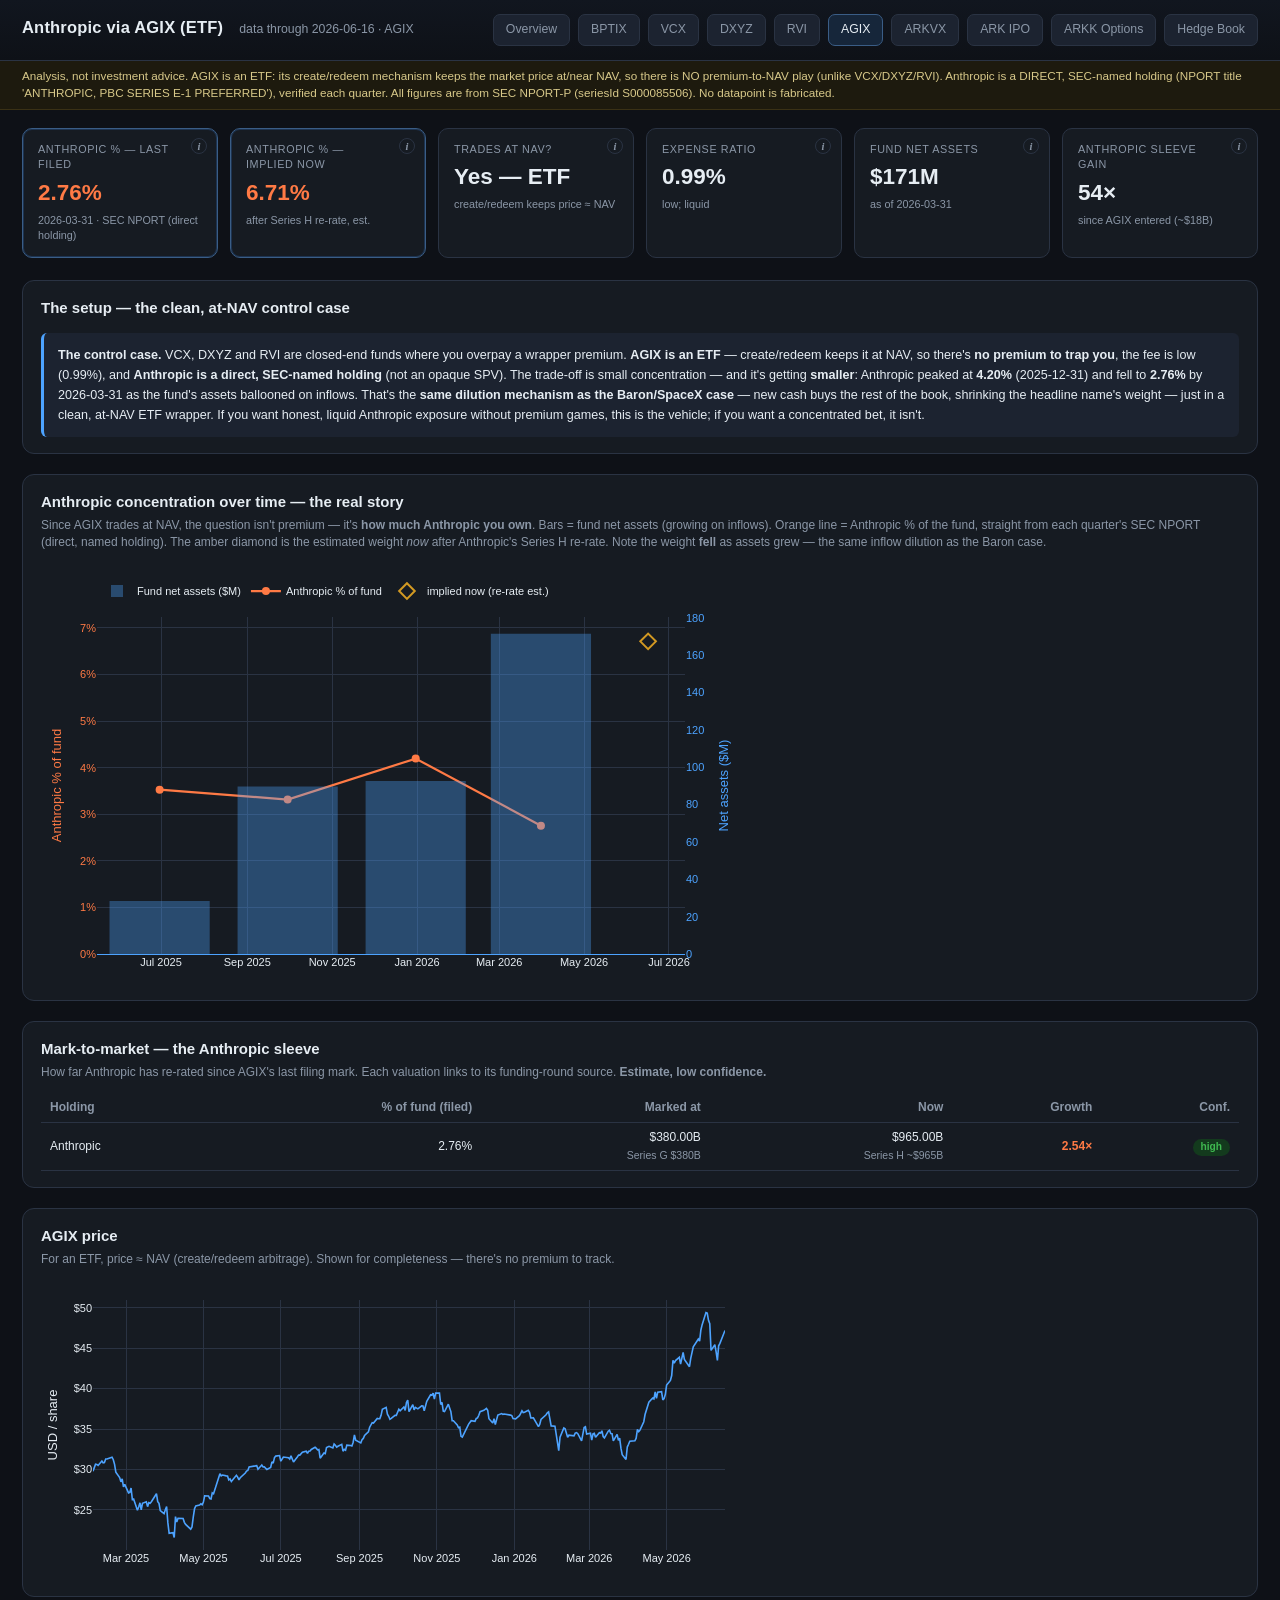
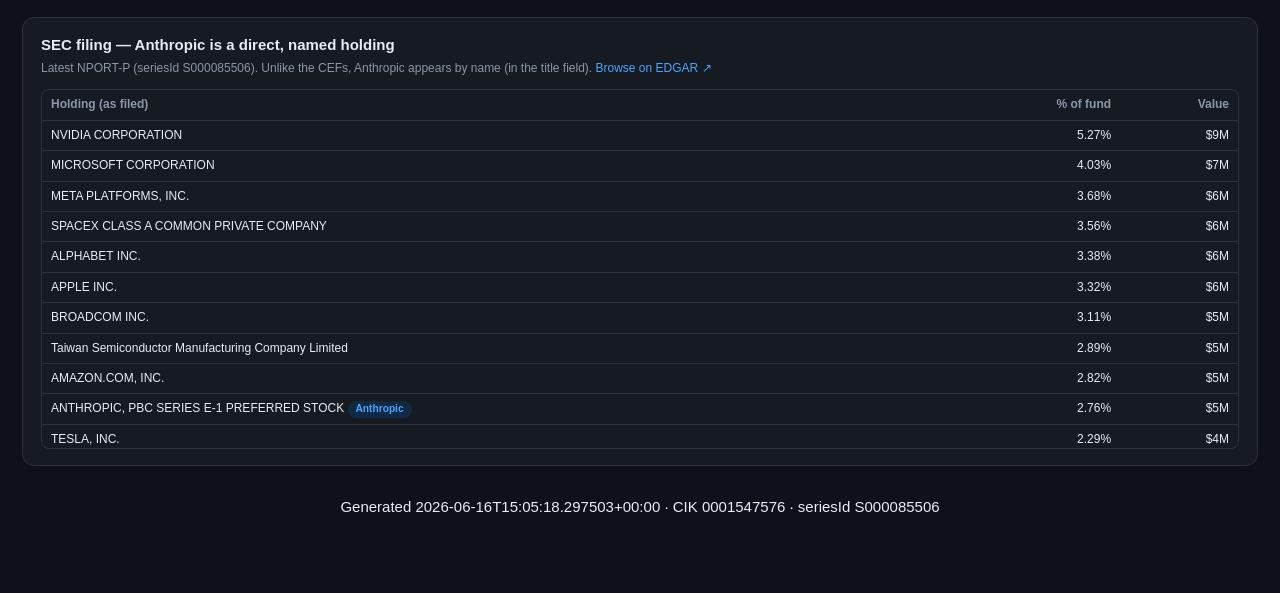
==== commit 54085351: "Switch the whole stack from BPTRX to BPTIX (the class the user holds) PRIMARY_TICKER + NAV_TICKER = " ====
--- a/dashboard/agix.html
+++ b/dashboard/agix.html
@@ -13,7 +13,7 @@
     <span class="sub" id="sit-subtitle"></span>
     <nav class="sitnav">
       <a href="overview.html">Overview</a>
-      <a href="index.html">BPTRX</a>
+      <a href="index.html">BPTIX</a>
       <a href="vcx.html">VCX</a>
       <a href="dxyz.html">DXYZ</a>
       <a href="rvi.html">RVI</a>
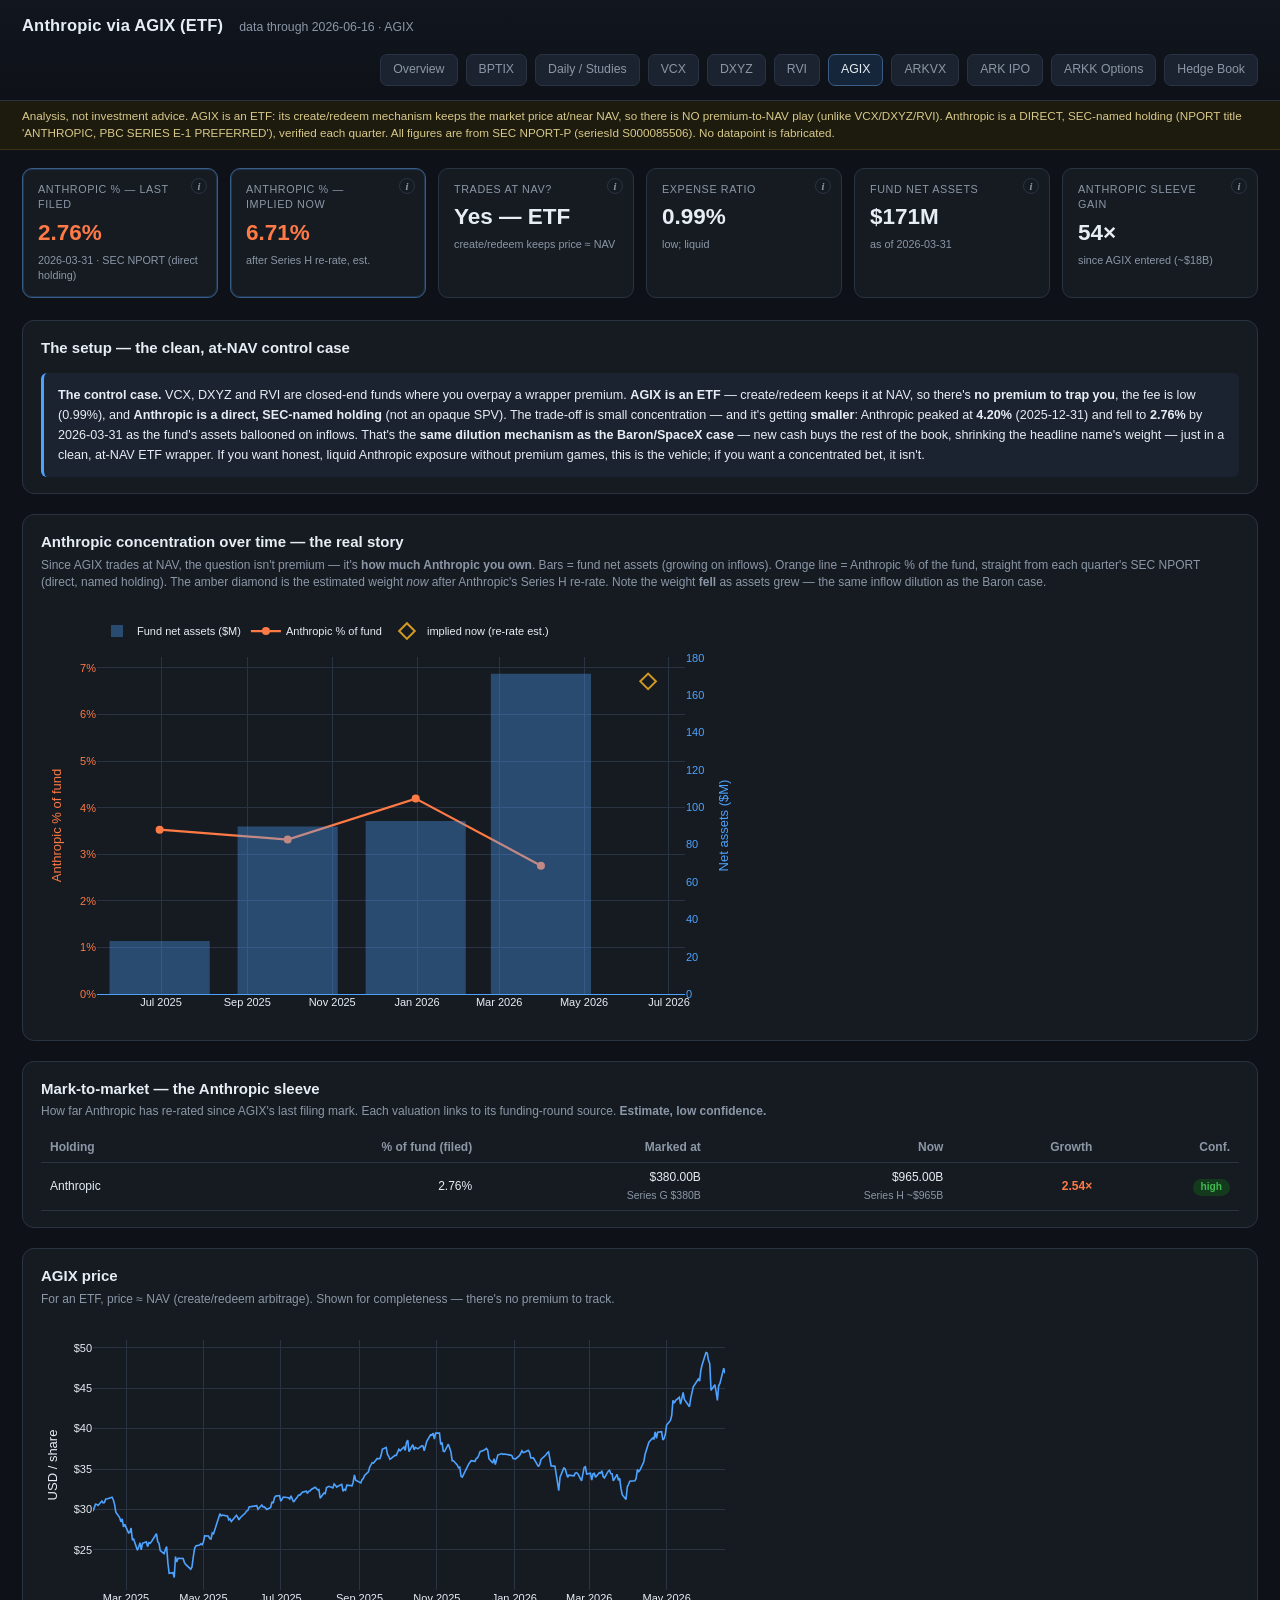
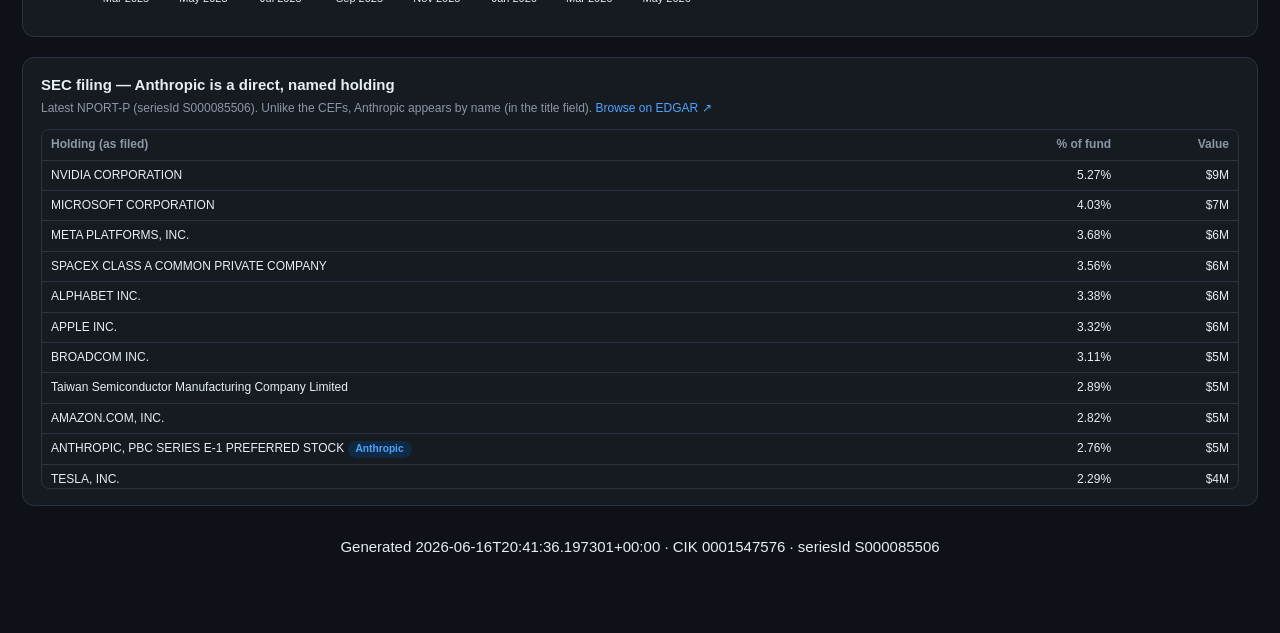
==== commit e6052df9: "Split daily/studies onto a new monitor.html page + SpaceX position breakdown ($262M explained) New s" ====
--- a/dashboard/agix.html
+++ b/dashboard/agix.html
@@ -14,6 +14,7 @@
     <nav class="sitnav">
       <a href="overview.html">Overview</a>
       <a href="index.html">BPTIX</a>
+      <a href="monitor.html">Daily / Studies</a>
       <a href="vcx.html">VCX</a>
       <a href="dxyz.html">DXYZ</a>
       <a href="rvi.html">RVI</a>
--- a/dashboard/styles.css
+++ b/dashboard/styles.css
@@ -158,11 +158,18 @@
 .badge.note     { background:#2a2f38; color:var(--muted); }
 td.spxcell { color: var(--spacex); font-weight: 600; }
 .sub2 { color: var(--muted); font-size: .7rem; }
-.gaps { font-size: .82rem; }
+/* Magazine layout: span the full card width. Intro + section headers + rules
+   stretch across; the individual gap items flow into balanced columns. */
+.gaps { font-size: .82rem; columns: 3 300px; column-gap: 30px; }
+.gaps p, .gaps h1, .gaps > h2, .gaps hr { column-span: all; }
 .gaps h1, .gaps h2, .gaps h3 { color: var(--text); }
 .gaps h1 { font-size: 1.05rem; } .gaps h2 { font-size: .95rem; margin-top: 16px; } .gaps h3 { font-size: .85rem; }
+.gaps h3 { margin-top: 14px; break-after: avoid; }
 .gaps code { background: var(--panel-2); padding: 1px 5px; border-radius: 4px; font-size: .9em; }
-.gaps ul { padding-left: 18px; }
+.gaps ul { padding-left: 18px; margin: 4px 0 12px; break-inside: avoid; }
+.gaps li { break-inside: avoid; }
+.gaps hr { border: none; border-top: 1px solid var(--border); margin: 16px 0; }
+@media (max-width: 900px) { .gaps { columns: 1; } }
 
 .loading { padding: 60px; text-align: center; color: var(--muted); }
 .error { padding: 20px; color: var(--bad); background: #2a1515; border: 1px solid #5a2020; border-radius: 8px; }
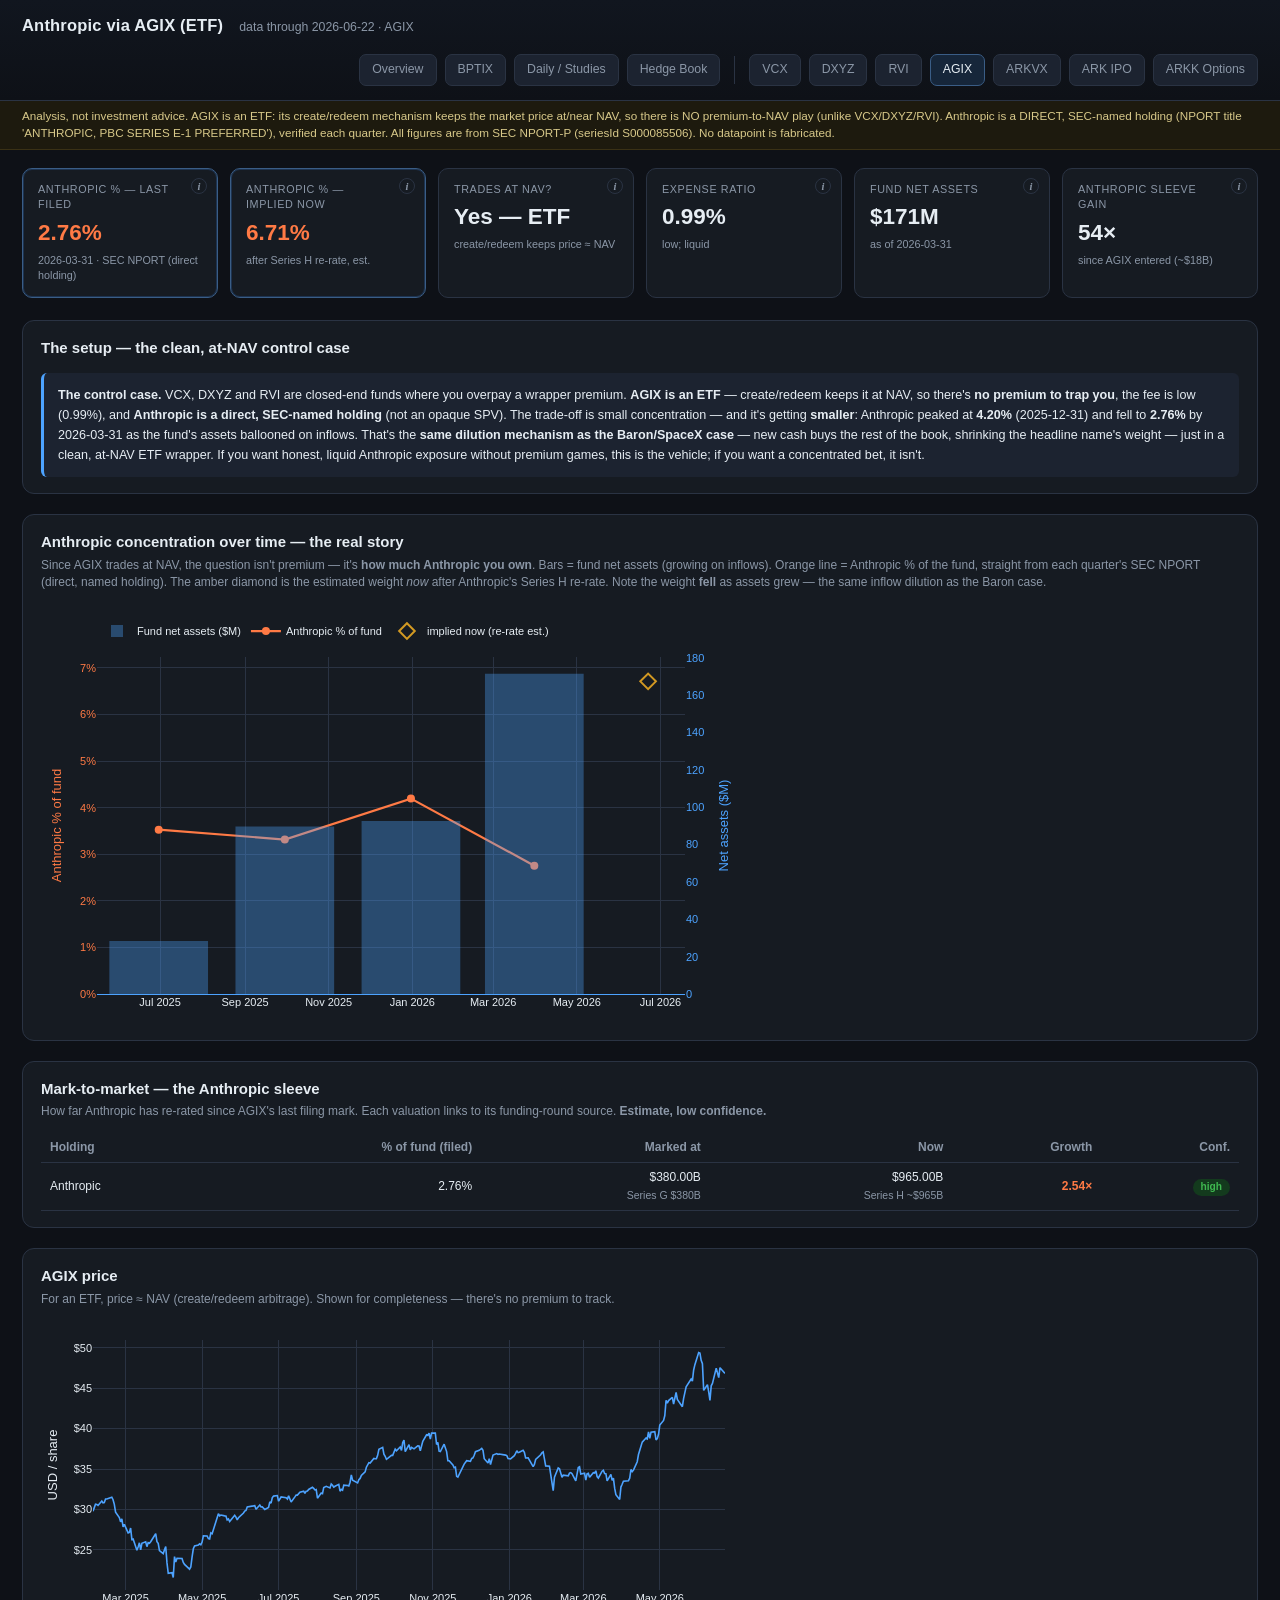
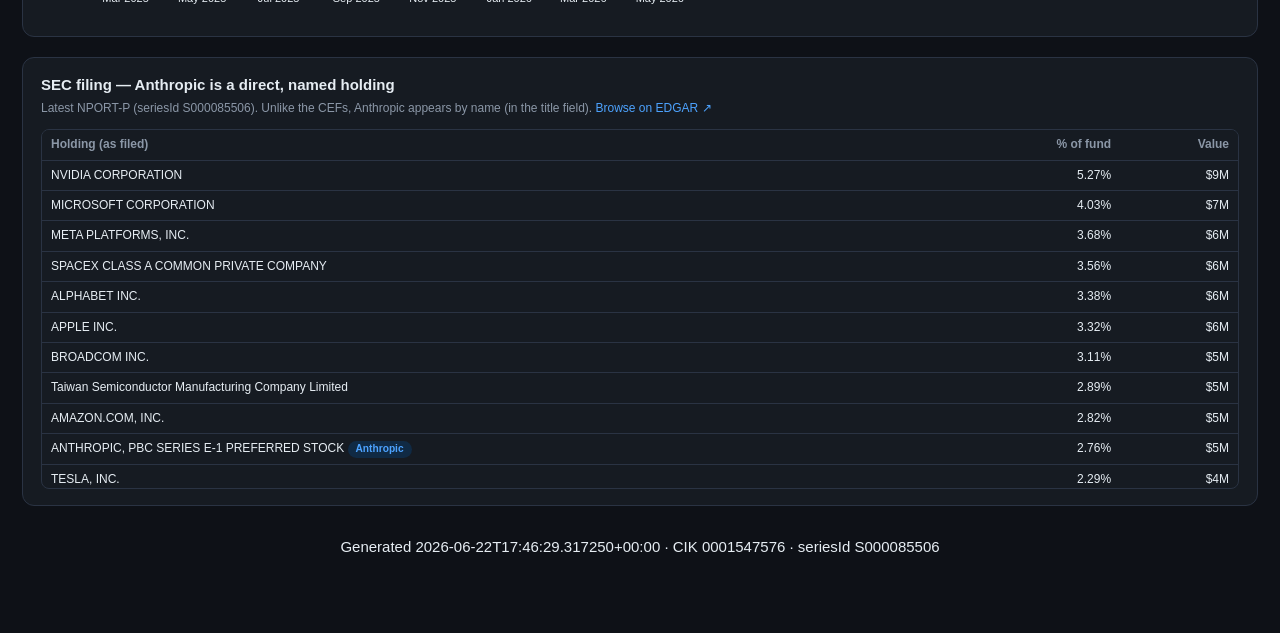
==== commit 54e569d9: "Un-freeze Hedge Book (auto-extend); add RONB method to daily NAV; regroup BPTIX nav cluster (1) hedg" ====
--- a/dashboard/agix.html
+++ b/dashboard/agix.html
@@ -15,6 +15,8 @@
       <a href="overview.html">Overview</a>
       <a href="index.html">BPTIX</a>
       <a href="monitor.html">Daily / Studies</a>
+      <a href="hedge.html">Hedge Book</a>
+      <span class="navsep" aria-hidden="true"></span>
       <a href="vcx.html">VCX</a>
       <a href="dxyz.html">DXYZ</a>
       <a href="rvi.html">RVI</a>
@@ -22,7 +24,6 @@
       <a href="arkvx.html">ARKVX</a>
       <a href="ark.html">ARK IPO</a>
       <a href="arkopt.html">ARKK Options</a>
-      <a href="hedge.html">Hedge Book</a>
     </nav>
   </header>
   <div class="disclaimer" id="disclaimer"></div>
--- a/dashboard/styles.css
+++ b/dashboard/styles.css
@@ -43,6 +43,8 @@
 }
 header.topbar .sitnav a:hover { border-color: var(--accent); text-decoration: none; }
 header.topbar .sitnav a.active { color: var(--text); border-color: #3a5d86; background: #16263a; }
+/* divider between the BPTIX cluster (BPTIX · Daily/Studies · Hedge Book) and the other vehicles */
+header.topbar .sitnav .navsep { width: 1px; align-self: stretch; background: var(--border); margin: 2px 6px; }
 
 .disclaimer {
   background: #1d1a0e; border-bottom: 1px solid #3a3115; color: #d8c98a;
